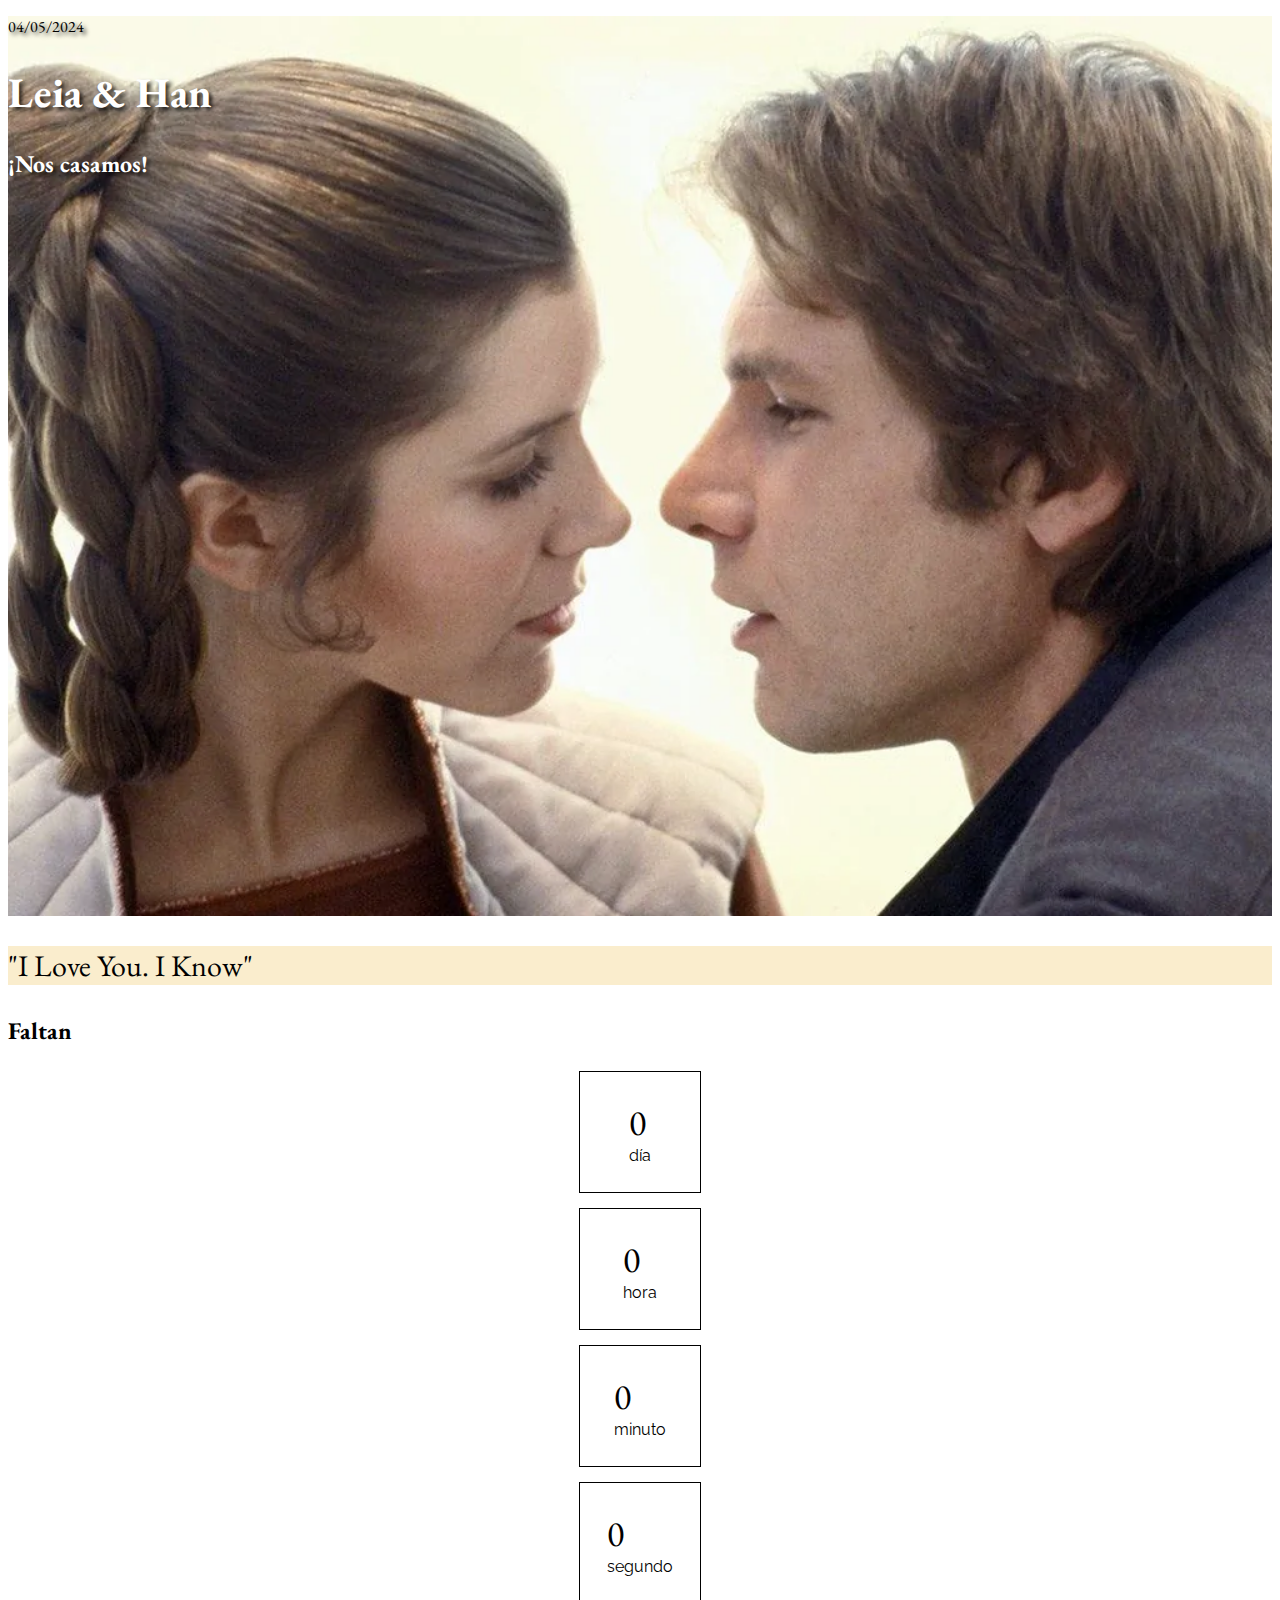
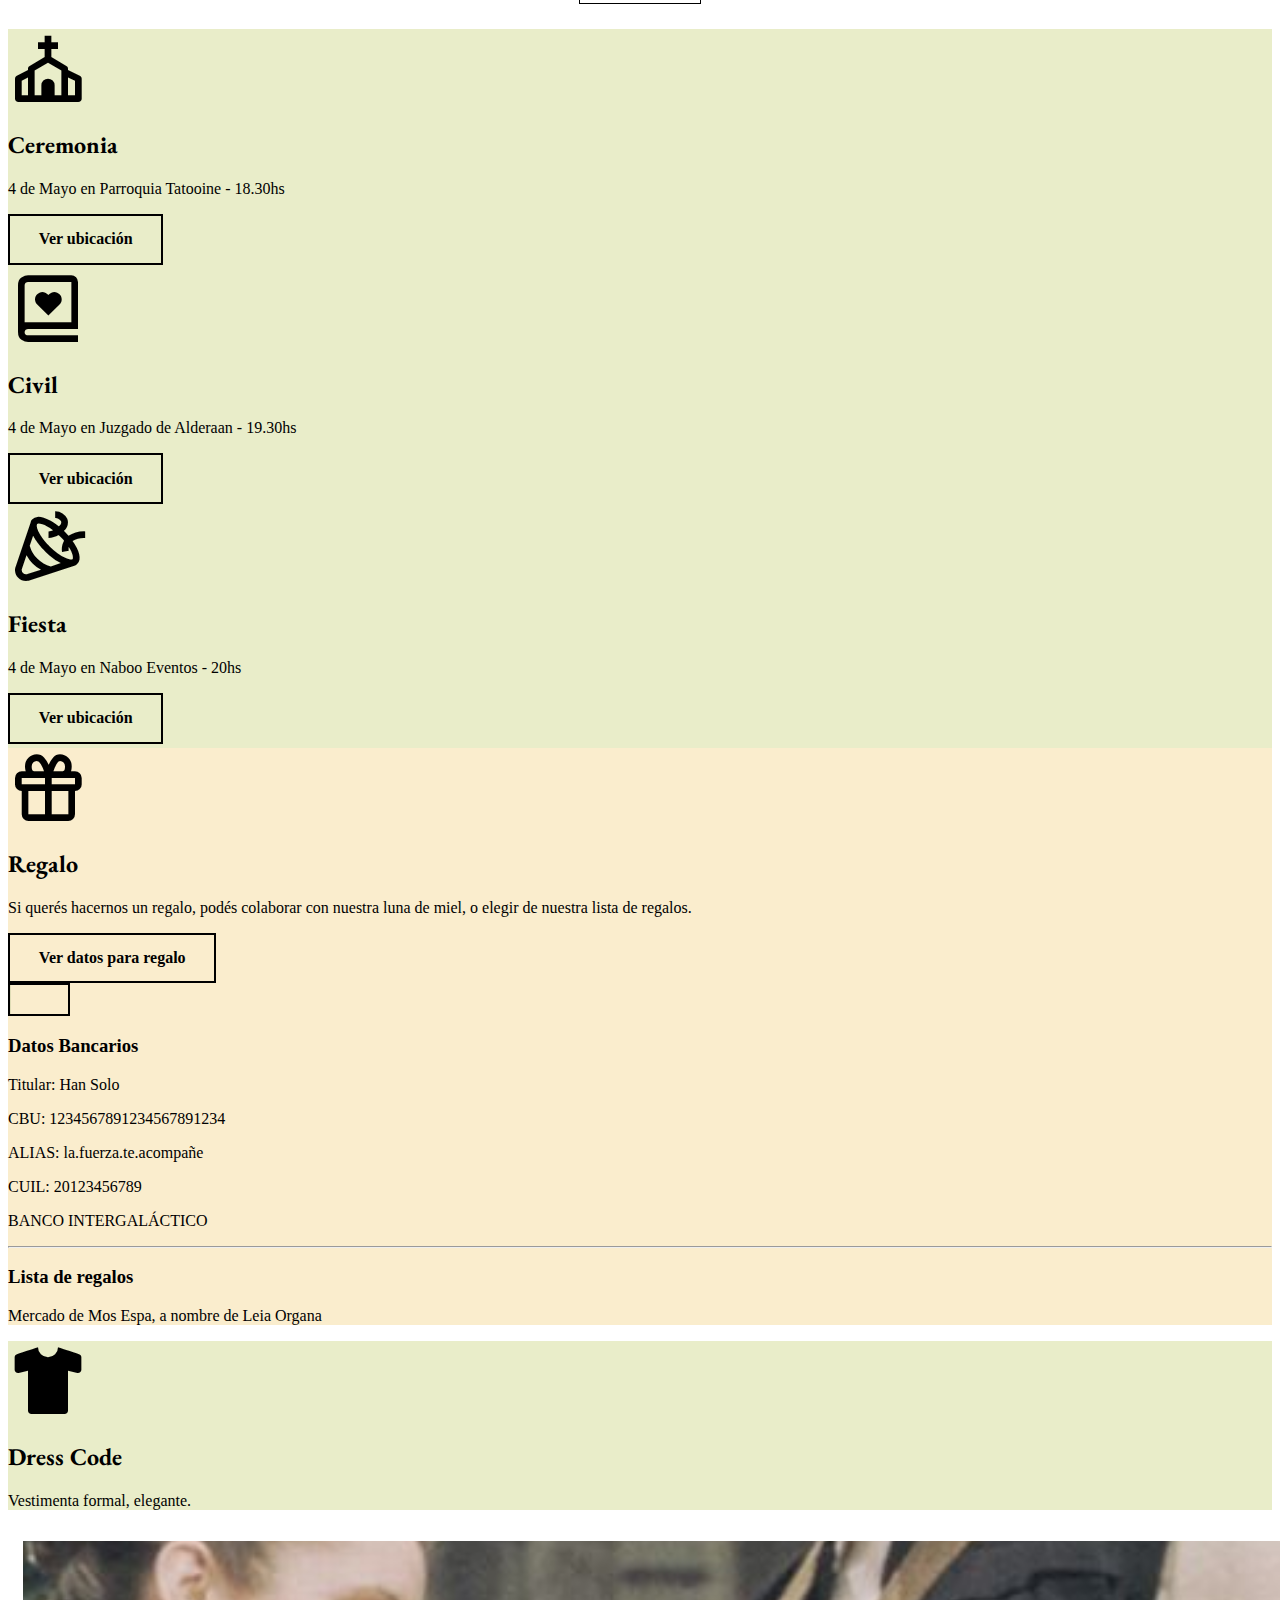
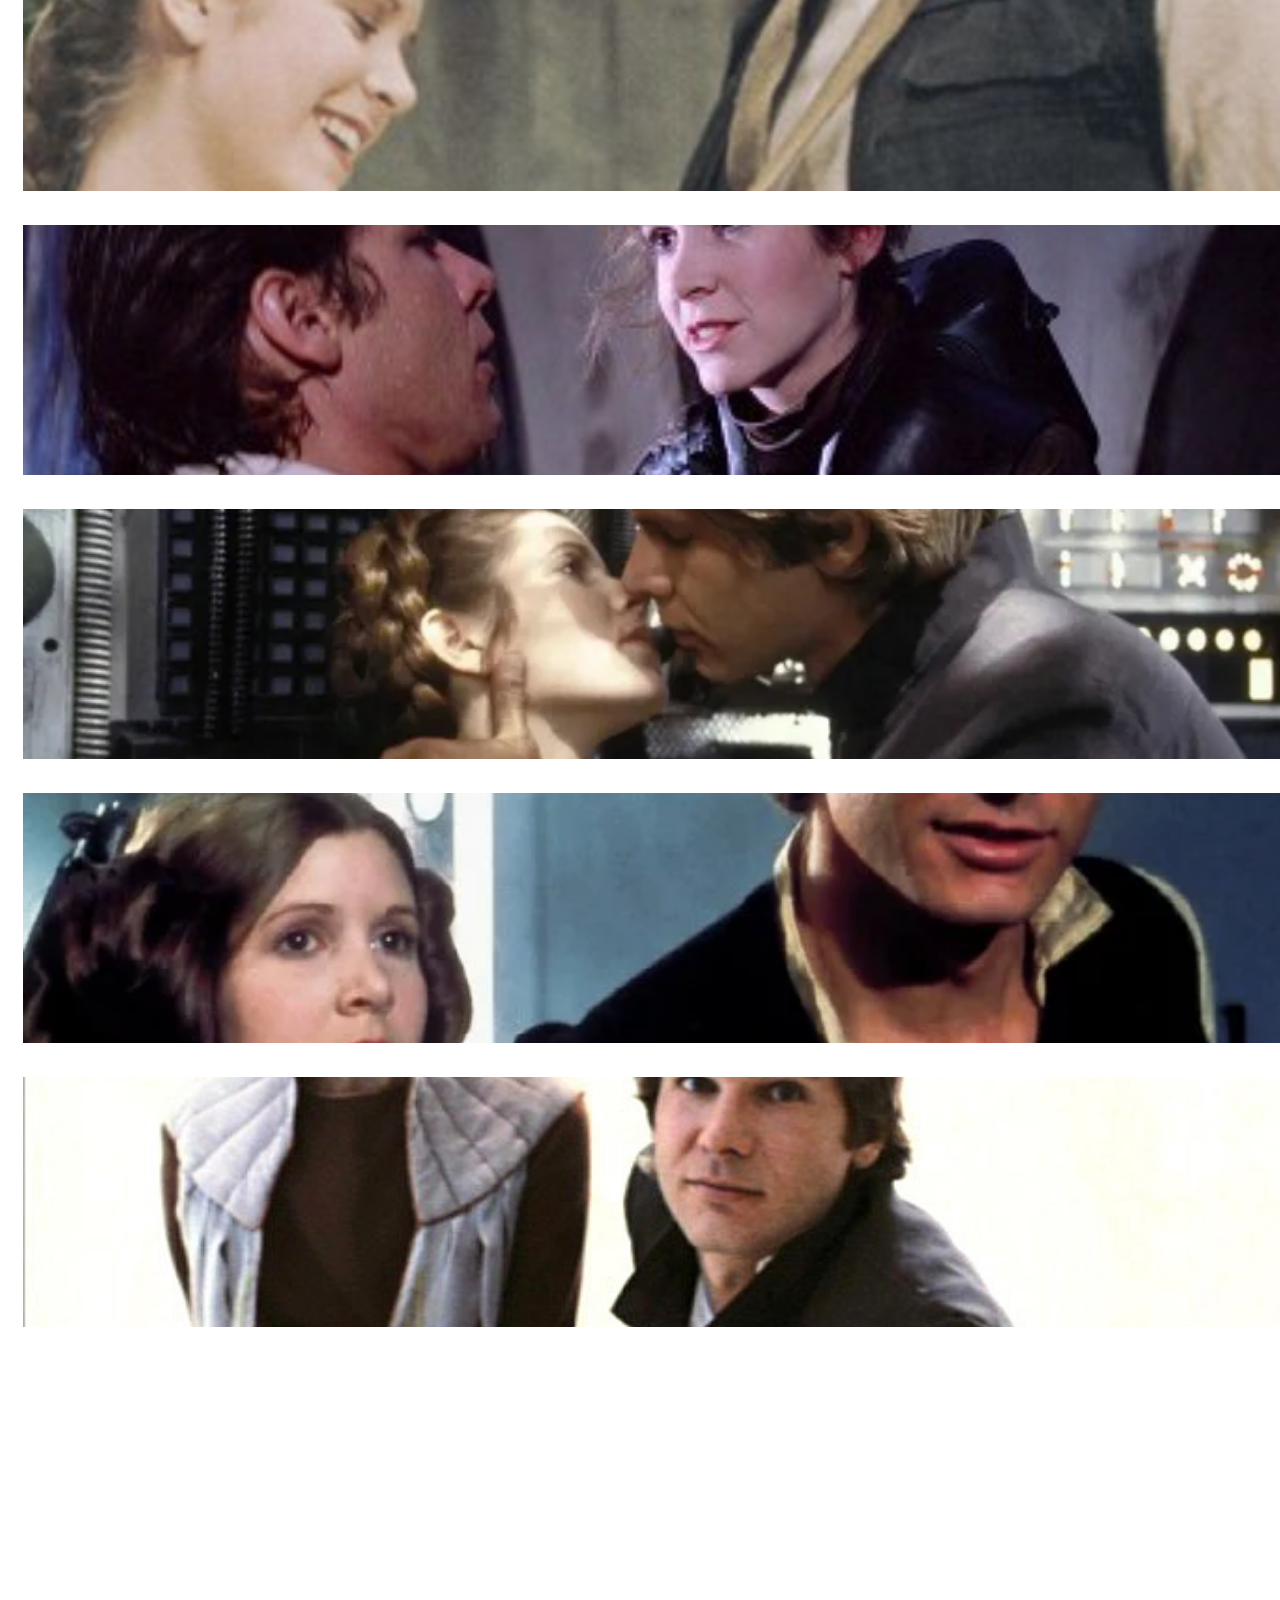
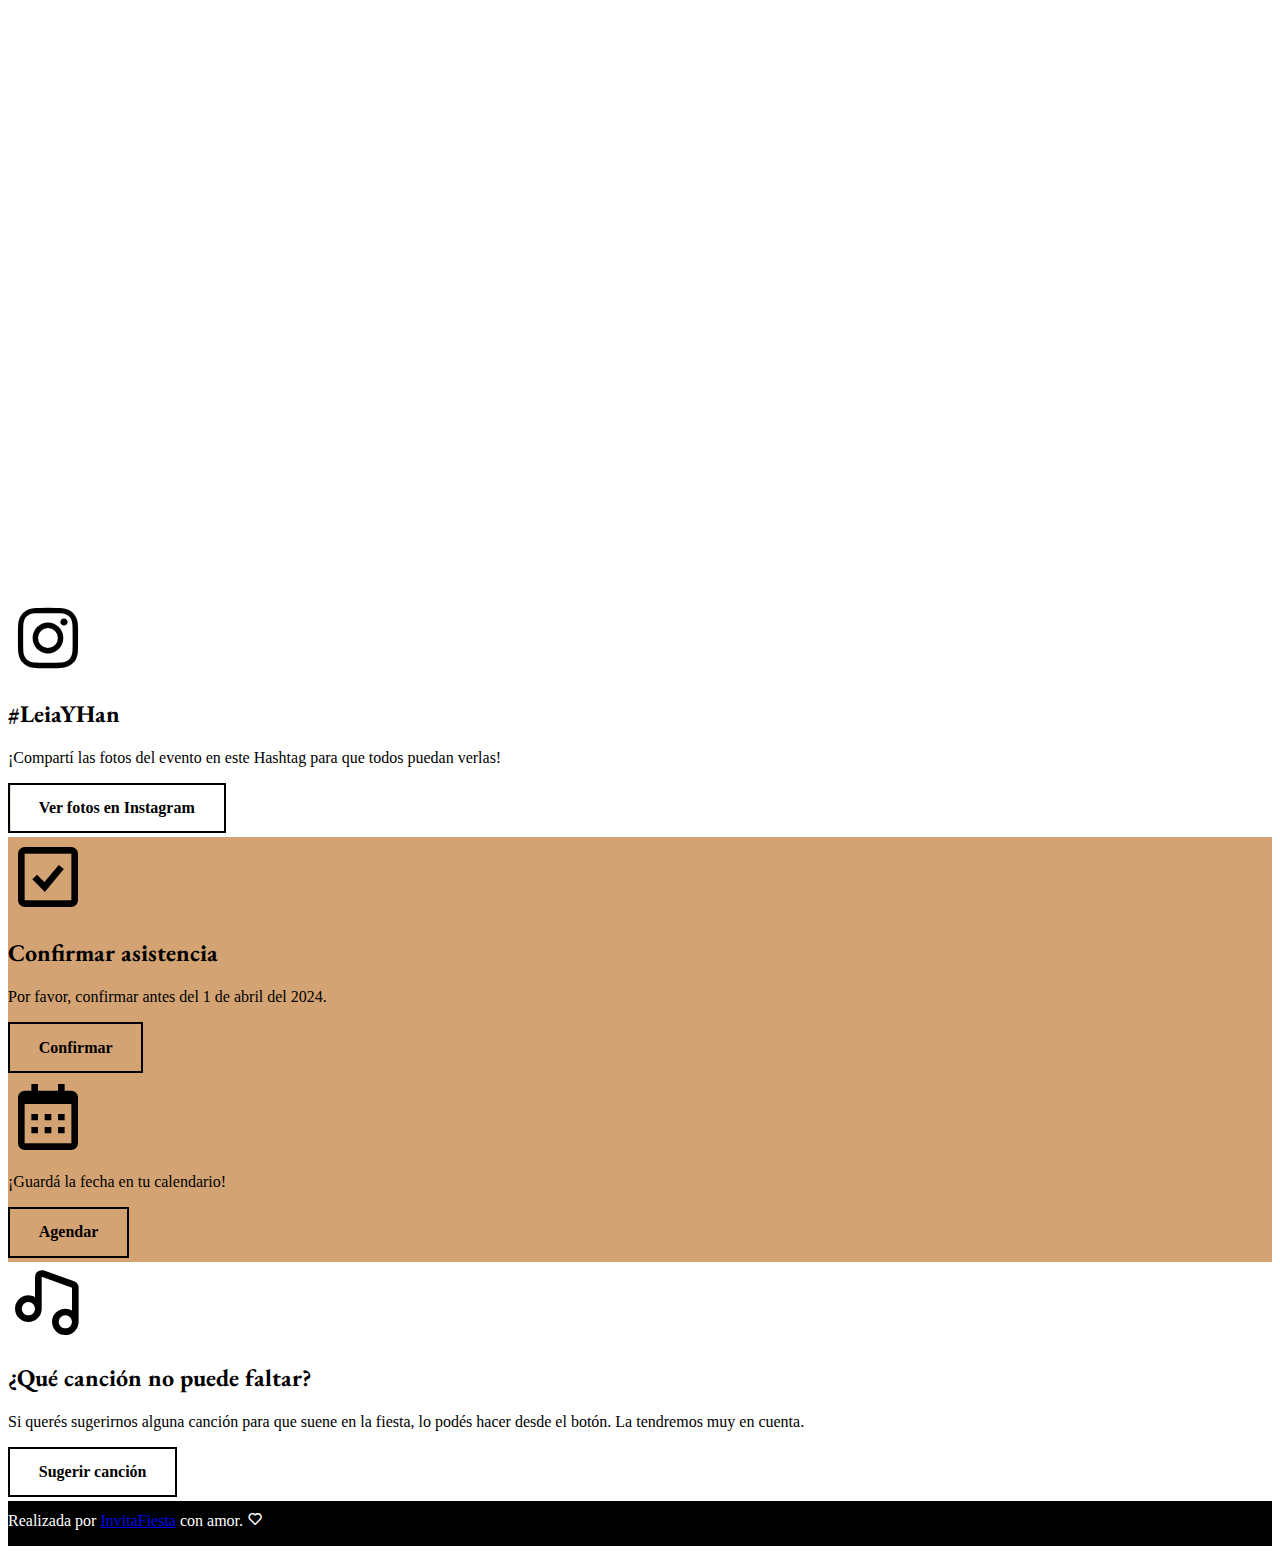
==== pages/1/modelo1.html @ 1ea3ade7 "Add files via upload" ====
<!doctype html>
<html lang="es">
  <head>
    <meta charset="utf-8">
    <meta name="viewport" content="width=device-width, initial-scale=1">
    <title>Modelo 1</title>
    <link href="https://cdn.jsdelivr.net/npm/bootstrap@5.3.0-alpha3/dist/css/bootstrap.min.css" rel="stylesheet" integrity="sha384-KK94CHFLLe+nY2dmCWGMq91rCGa5gtU4mk92HdvYe+M/SXH301p5ILy+dN9+nJOZ" crossorigin="anonymous">
    <link href='https://unpkg.com/boxicons@2.1.4/css/boxicons.min.css' rel='stylesheet'>
    <link rel="stylesheet" href="css/modelo1.css">
  </head>
  <body>

<!-- ENCABEZADO-->

    <header>
      <div class="fondo d-flex justify-content-center align-items-center">
        <div class="text-center">
          <p class="fecha">04/05/2024</p>
          <h1>Leia & Han</h1>
          <h2 class="subtitle">¡Nos casamos!</h2>
        </div>
      </div>
    </header>

<!-- FRASE PERSONALIZADA -->
    <section class="container-frase">
      <div class="text-center p-5">
        <p class="frase">"I Love You. I Know"</p>
      </div>
    </section>


<!-- CUENTA REGRESIVA -->
    <div class="container">
      <div class="titulo text-center mt-5">
        <h2>Faltan</h2>
      </div>
      <div id="cuentaRegresiva" class="text-center d-sm-flex d-block justify-content-center align-items-center mb-5">
      </div>
    </div>

<!-- LUGAR -->

    <div class="lugar p-5">
      <!-- Ceremonia -->
      <div class="text-center ceremonia">
        <i class='bx bx-church icono'></i>
        <h2>Ceremonia</h2>
        <p>4 de Mayo en Parroquia Tatooine - 18.30hs</p>
        <a class="btn" href="https://goo.gl/maps/Cn63gHQnofAjpQMY8?coh=178572&entry=tt" target="_blank">Ver ubicación</a>
      </div>

      <!-- Civil -->
      <div class="text-center civil pt-5">
        <i class='bx bx-book-heart icono'></i>
        <h2>Civil</h2>
        <p>4 de Mayo en Juzgado de Alderaan - 19.30hs</p>
        <a class="btn" href="https://goo.gl/maps/1GD1fP6x1agL5JMV7?coh=178572&entry=tt" target="_blank">Ver ubicación</a>
      </div>

      <!-- Fiesta -->
      <div class="text-center fiesta pt-5">
        <i class='bx bx-party icono'></i>
        <h2>Fiesta</h2>
        <p>4 de Mayo en Naboo Eventos - 20hs</p>
        <a class="btn" href="https://goo.gl/maps/ehSy8MaaaqWuS1V59?coh=178572&entry=tt" target="_blank">Ver ubicación</a>
      </div>
    </div>


<!-- REGALO -->

    <div class="text-center party p-5">
        <i class='bx bx-gift icono'></i>
        <h2>Regalo</h2>
        <p>Si querés hacernos un regalo, podés colaborar con nuestra luna de miel, o elegir de nuestra lista de regalos.</p>
        <button type="button"  data-bs-toggle="modal" data-bs-target="#exampleModal">
          Ver datos para regalo
        </button>
         <!-- Modal -->
         <div class="modal fade" id="exampleModal" tabindex="-1" aria-labelledby="exampleModalLabel" aria-hidden="true">
          <div class="modal-dialog modal-dialog-centered">
            <div class="modal-content">
              <div class="modal-header">
                <button type="button" class="btn-close" data-bs-dismiss="modal" aria-label="Close"></button>
              </div>
              <div class="modal-body text-center">
                <h3>Datos Bancarios</h3>
                <p>Titular: Han Solo</p>
                <p>CBU: 1234567891234567891234</p>
                <P>ALIAS: la.fuerza.te.acompañe</P>
                <P>CUIL: 20123456789</P>
                <p>BANCO INTERGALÁCTICO</p>
                <hr>
                <h3>Lista de regalos</h3>
                <p>Mercado de Mos Espa, a nombre de Leia Organa</p>
              </div>

            </div>
          </div>
        </div>
      </div>
    </div>

<!-- DRESS CODE -->

    <div class="text-center p-5 dresscode">
      <i class='bx bxs-t-shirt icono'></i>
      <h2>Dress Code</h2>
      <p>Vestimenta formal, elegante.</p>
    </div>

<!-- GALERIA DE FOTOS -->

    <div class="container galery pt-5 pb-5">
      <div class="row" id="galery">
        <div class="col-lg-3 col-md-4 col-sm-12">
          <img src="./img/galery/01.jpg " alt="Imagen de galery" loading="lazy">
        </div>
        <div class="col-lg-3 col-md-4 col-sm-12">
          <img src="./img/galery/02.jpeg" alt="Imagen de galery" loading="lazy">
        </div>
        <div class="col-lg-3 col-md-4 col-sm-12">
          <img src="./img/galery/03.webp" alt="Imagen de galery" loading="lazy">
        </div>
        <div class="col-lg-3 col-md-4 col-sm-12">
          <img src="./img/galery/04.webp" alt="Imagen de galery" loading="lazy">
        </div>
        <div class="col-lg-3 col-md-4 col-sm-12">
          <img src="./img/galery/05.webp" alt="Imagen de galery" loading="lazy">
        </div>
        <div class="col-lg-3 col-md-4 col-sm-12">
          <img src="./img/galery/06.jpg" alt="Imagen de galery" loading="lazy">
        </div>
        <div class="col-lg-3 col-md-4 col-sm-12">
          <img src="./img/galery/07.jpeg" alt="Imagen de galery" loading="lazy">
        </div>
        <div class="col-lg-3 col-md-4 col-sm-12">
          <img src="./img/galery/08.webp" alt="Imagen de galery" loading="lazy">
        </div>
      </div>

      <div class="text-center instagram p-5">
        <i class='bx bxl-instagram icono'></i>
        <h2>#LeiaYHan</h2>
        <p>¡Compartí las fotos del evento en este Hashtag para que todos puedan verlas!</p>
        <a class="btn" href="https://www.instagram.com/explore/tags/leiayhan/">Ver fotos en Instagram</a>
      </div>
    </div>

<!-- CONFIRMACIÓN DE ASISTENCIA -->
    <div class="asistencia p-5">
      <div class="text-center">
        <i class='bx bx-check-square icono'></i>
        <h2>Confirmar asistencia</h2>
        <p>Por favor, confirmar antes del 1 de abril del 2024.</p>
        <a class="btn2" href="https://wa.me/5493816192788">Confirmar</a>
      </div>
  
      <div class="text-center pt-5">
        <i class='bx bx-calendar icono'></i>
        <p>¡Guardá la fecha en tu calendario!</p>
        <a class="btn2" href="https://calendar.google.com/calendar/event?action=TEMPLATE&tmeid=Y2xqNjZjajY2NWhqaWI5bWNvcTM2YjlrNnBoajRiOW82ZGlqY2I5aDc1aDM2cDMzNnRpajJwOWc2ZyBpbnZpdGFmaWVzdGEub25saW5lQG0&tmsrc=invitafiesta.online%40gmail.com" target="_blank">Agendar</a>
      </div>
    </div>


<!-- SUGERIR CANCIÓN -->

    <div class="text-center p-5">
      <i class='bx bx-music icono'></i>
      <h2>¿Qué canción no puede faltar?</h2>
      <p>Si querés sugerirnos alguna canción para que suene en la fiesta, lo podés hacer desde el botón. La tendremos muy en cuenta.</p>
      <a class="btn" href="https://forms.gle/wsukHW5bgi6Ummkf9" target="_blank">Sugerir canción</a>
    </div>

<!-- FOOTER -->

    <footer class="text-center">
      <div class="footer mb-2">Realizada por <a href="https://invitafiesta.com.ar/" target="_blank"><span>InvitaFiesta</span></a> con amor. <i class='bx bx-heart'></i> </div>
    </footer>


    <script src="https://cdn.jsdelivr.net/npm/bootstrap@5.3.0-alpha3/dist/js/bootstrap.bundle.min.js" integrity="sha384-ENjdO4Dr2bkBIFxQpeoTz1HIcje39Wm4jDKdf19U8gI4ddQ3GYNS7NTKfAdVQSZe" crossorigin="anonymous"></script>
    <script src="js/simplyCountdown.min.js"></script>
    <script src="js/countdown.js"></script>
  </body>
</html>
---- pages/1/css/modelo1.css ----
@import url('https://fonts.googleapis.com/css2?family=EB+Garamond:ital,wght@0,400;0,500;0,600;0,700;0,800;1,400;1,500;1,600;1,700;1,800&family=Raleway:ital,wght@0,100;0,200;0,300;0,400;0,500;0,600;0,700;0,800;0,900;1,100;1,200;1,300;1,400;1,500;1,600;1,700;1,800;1,900&display=swap');

:root {
    --color-1: #faedcd;
    --color-2: #d4a373;
    --color-3: #e9edc9;
    --color-4: #bac595;
    --color-5: #804a15;
}

/* ENCABEZADO */

.header {
    height: 100%;
}

.fondo {
    background-image: url(../img/header.webp);
    background-position: center;
    background-size: cover;
    background-repeat: no-repeat;
    height: 100vh;
    
}

/* TEXTOS */

h1 {
    color: white;
    font-family: 'EB Garamond', serif;
    font-size: 42px;
    width: auto;
    text-shadow: 3px 3px 4px rgba(0,0,0,0.8);
}


h2 {
    font-family: 'EB Garamond', serif;
    width: auto;
}

.subtitle {
    color: white;
    text-shadow: 3px 3px 4px rgba(0,0,0,0.8);
}


.fecha {
    font-family: 'EB Garamond', serif;
    width: auto;
    text-shadow: 3px 3px 4px rgba(0,0,0,0.8);
}


.frase {
    font-family: 'EB Garamond', serif;
    font-size: 30px;
}

/* FONDOS DE SECCIONES */

.container-frase {
    background-color: var(--color-1);
}

.lugar {
    background-color: var(--color-3);
}

.party {
    background-color: var(--color-1);    
}

.dresscode {
    background-color: var(--color-3);
}

.asistencia {
    background-color: var(--color-2)
}

/* BOTON 1 */

.btn {
    display: inline-block;
    padding: 0.9rem 1.8rem;
    font-size: 16px;
    font-weight: 700;
    color: black;
    border: 2px solid black;
    cursor: pointer;
    position: relative;
    background-color: transparent;
    text-decoration: none;
    overflow: hidden;
    z-index: 1;
    font-family: inherit;
    border-radius: 0;
   }
   
.btn::before {
    content: "";
    position: absolute;
    left: 0;
    top: 0;
    width: 100%;
    height: 100%;
    background-color: var(--color-4);
    transform: translateX(-100%);
    transition: all .3s;
    z-index: -1;
   }
   
.btn:hover::before {
    transform: translateX(0);
   }

button {
    display: inline-block;
    padding: 0.9rem 1.8rem;
    font-size: 16px;
    font-weight: 700;
    color: black;
    border: 2px solid black;
    cursor: pointer;
    position: relative;
    background-color: transparent;
    text-decoration: none;
    overflow: hidden;
    z-index: 1;
    font-family: inherit;
}

button::before {
    content: "";
    position: absolute;
    left: 0;
    top: 0;
    width: 100%;
    height: 100%;
    background-color: var(--color-4);
    transform: translateX(-100%);
    transition: all .3s;
    z-index: -1;
   }

button:hover::before {
    transform: translateX(0);
}

/* BOTON 2 */

.btn2 {
    display: inline-block;
    padding: 0.9rem 1.8rem;
    font-size: 16px;
    font-weight: 700;
    color: black;
    border: 2px solid black;
    cursor: pointer;
    position: relative;
    background-color: transparent;
    text-decoration: none;
    overflow: hidden;
    z-index: 1;
    font-family: inherit;
    border-radius: 0;
   }
   
.btn2::before {
    content: "";
    position: absolute;
    left: 0;
    top: 0;
    width: 100%;
    height: 100%;
    background-color: var(--color-5);
    transform: translateX(-100%);
    transition: all .3s;
    z-index: -1;
   }
   
.btn2:hover::before {
    transform: translateX(0);
   }

/* CONTADOR  */

#cuentaRegresiva {
    margin: 25px;
}

.simply-section {
    display: flex;
    flex-direction: column;
    justify-content: center;
    align-items: center;
    width: 100px;
    height: 100px;
    border: 1px solid black;
    margin: 15px auto ;
    padding: 10px;
}

.simply-amount {
    display: block;
    font-family: 'EB Garamond', serif;
    font-size: 36px;
    width: auto;
}

.simply-word {
    display: block;
    font-family: 'Raleway', sans-serif;
    width: auto;
}

/* GALERIA */

#galery col-lg-3 {
    margin: 0;
}

#galery img {
    width: 100%;
    height: 250px;
    padding: 15px;
    object-fit: cover;
}

#galery img:hover {
    width: 100%;
    height: 250px;
    padding: 0px;
    box-shadow: 0 0 20px var(--color-5);
}

/* ICONOS */

.icono {
    font-size: 80px;
}


/* FOOTER */

footer {
    position: relative;
    bottom: 0;
    color: white;
    background-color: black;
    height: 35px;
    padding-top: 10px;

}

.footer {
    margin-bottom: 10px;
}
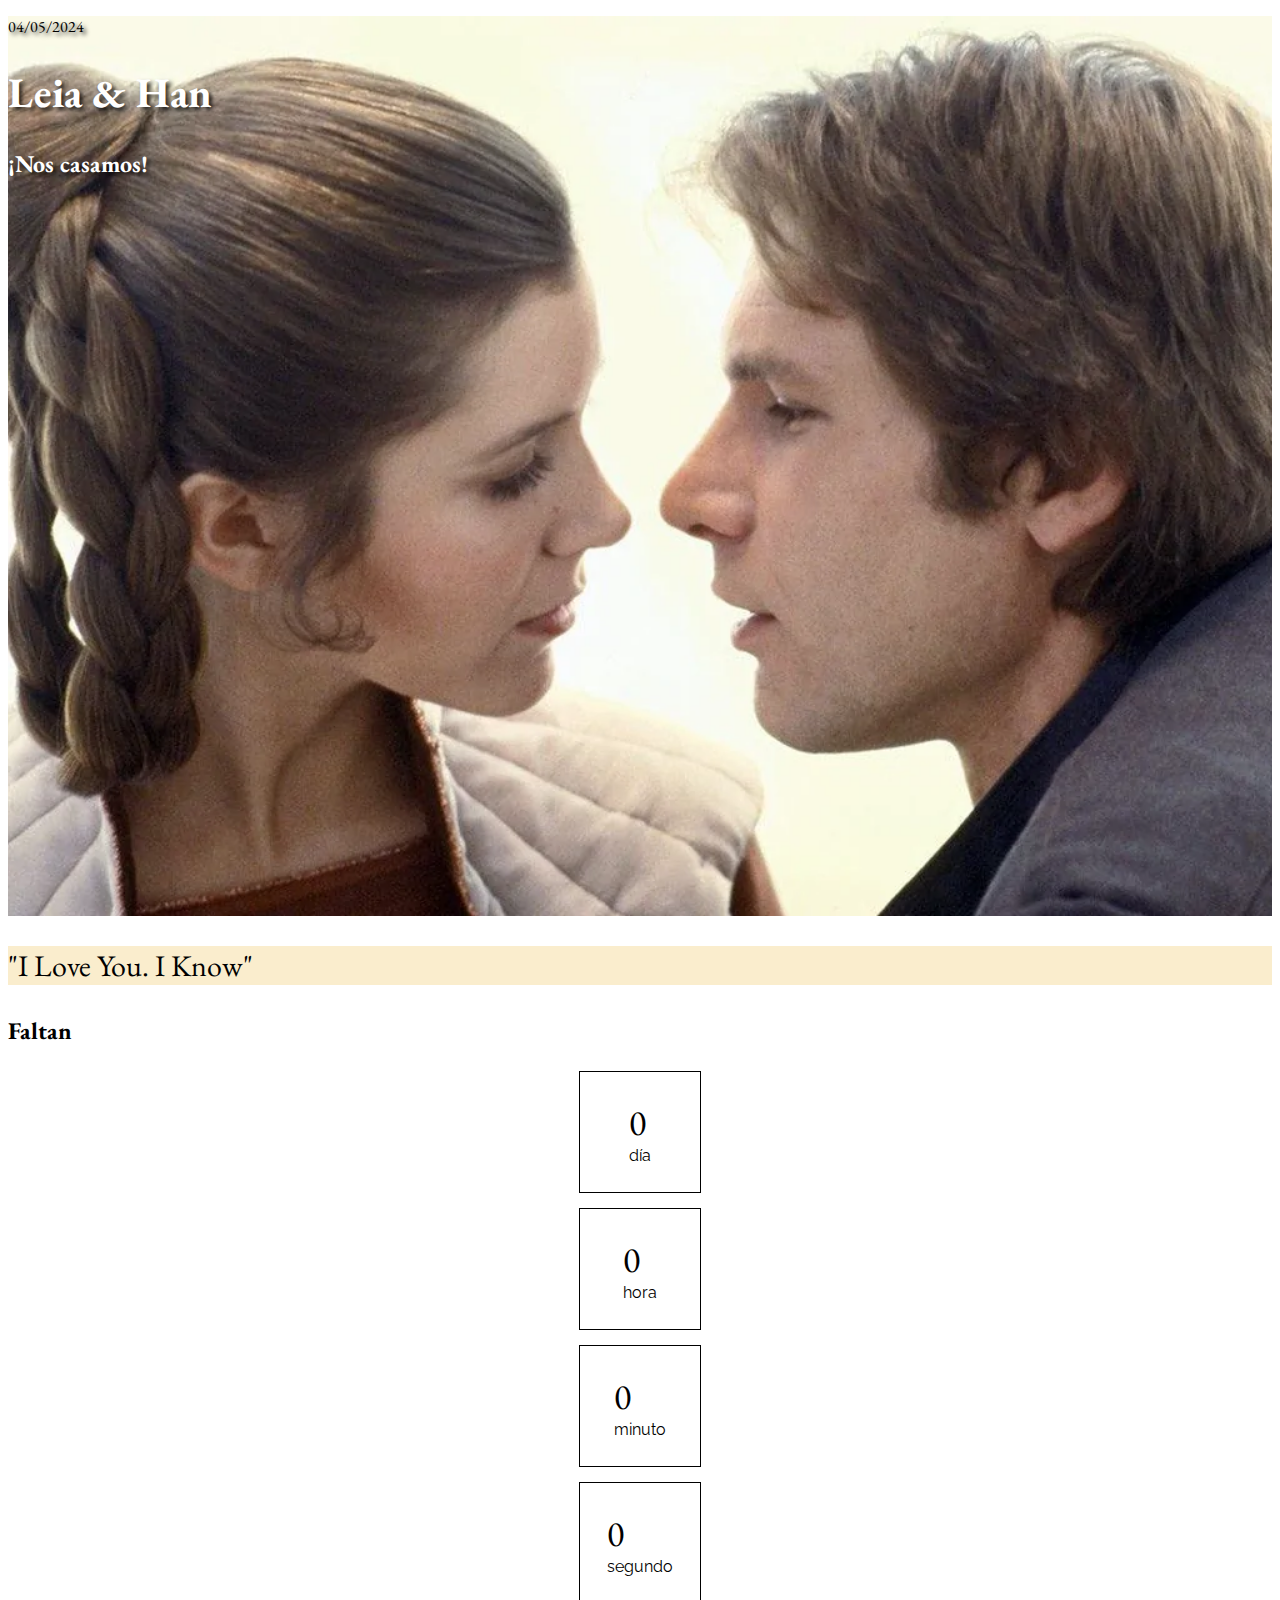
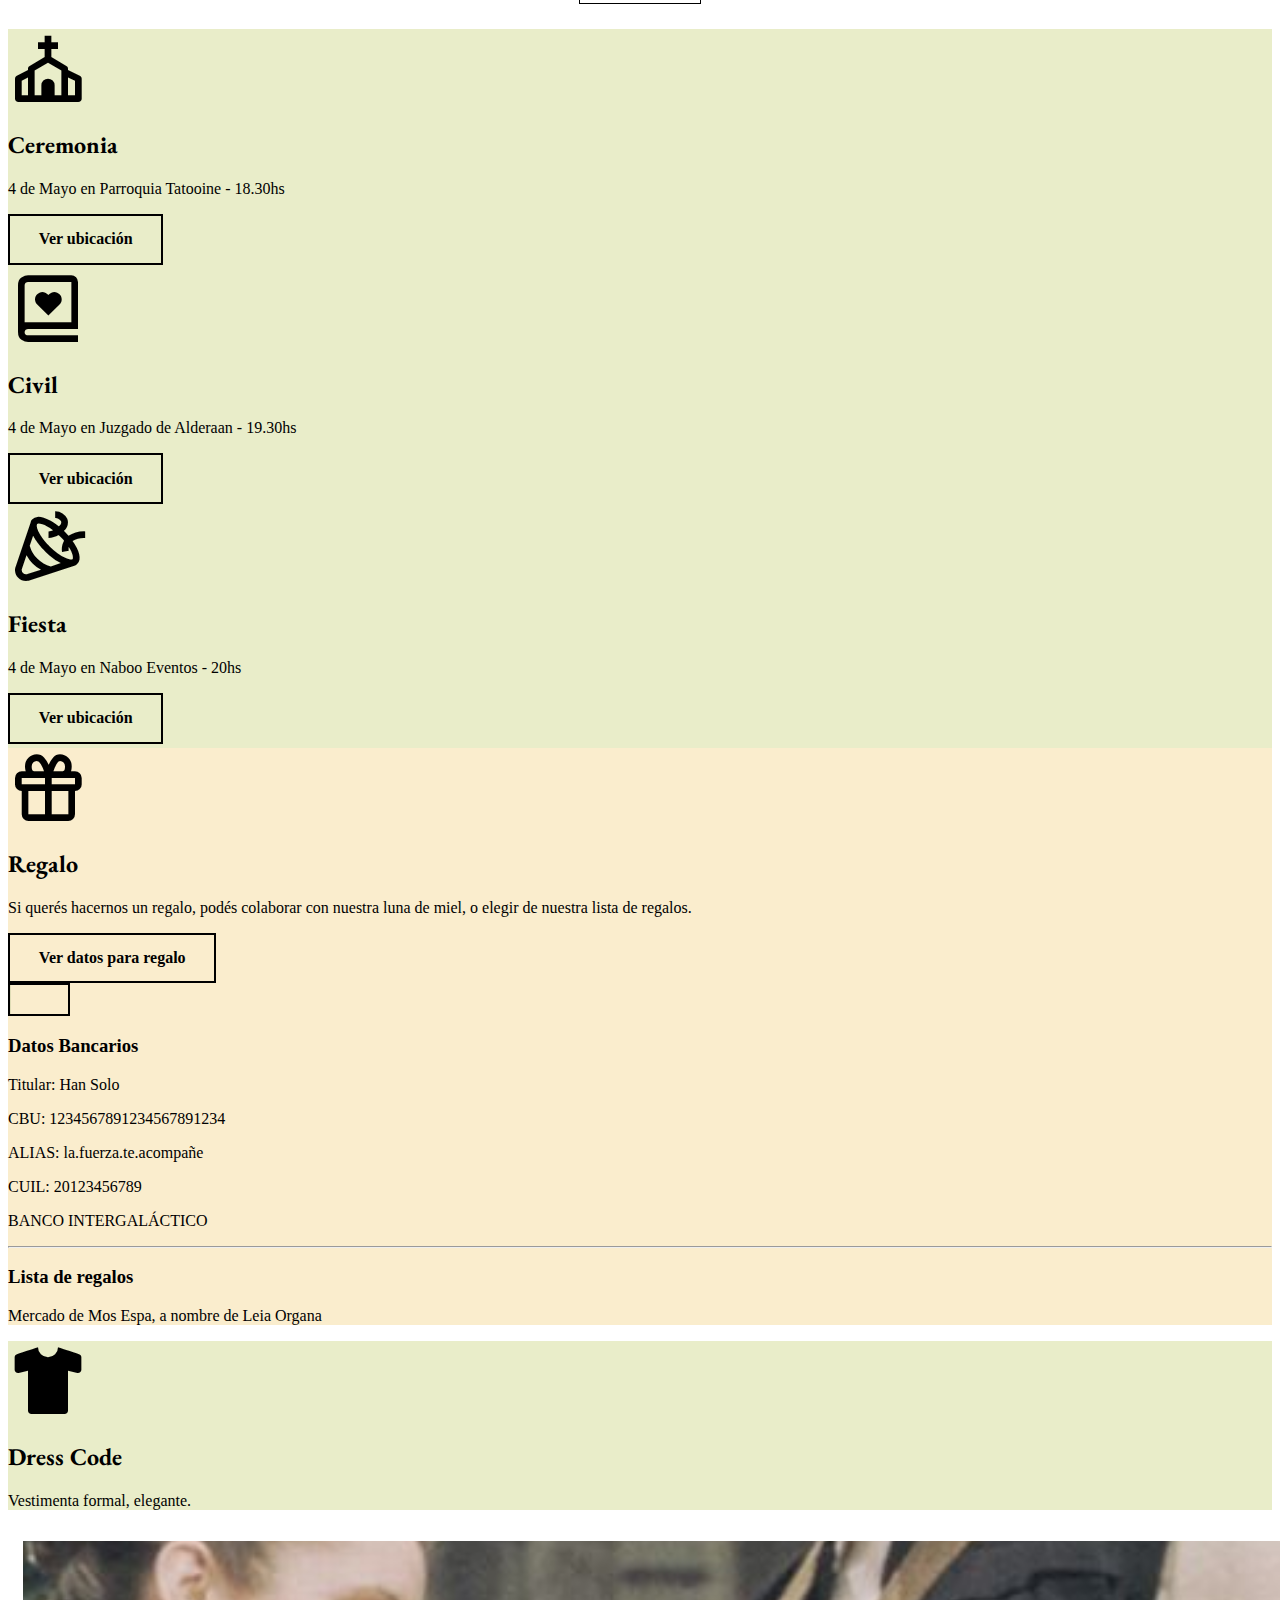
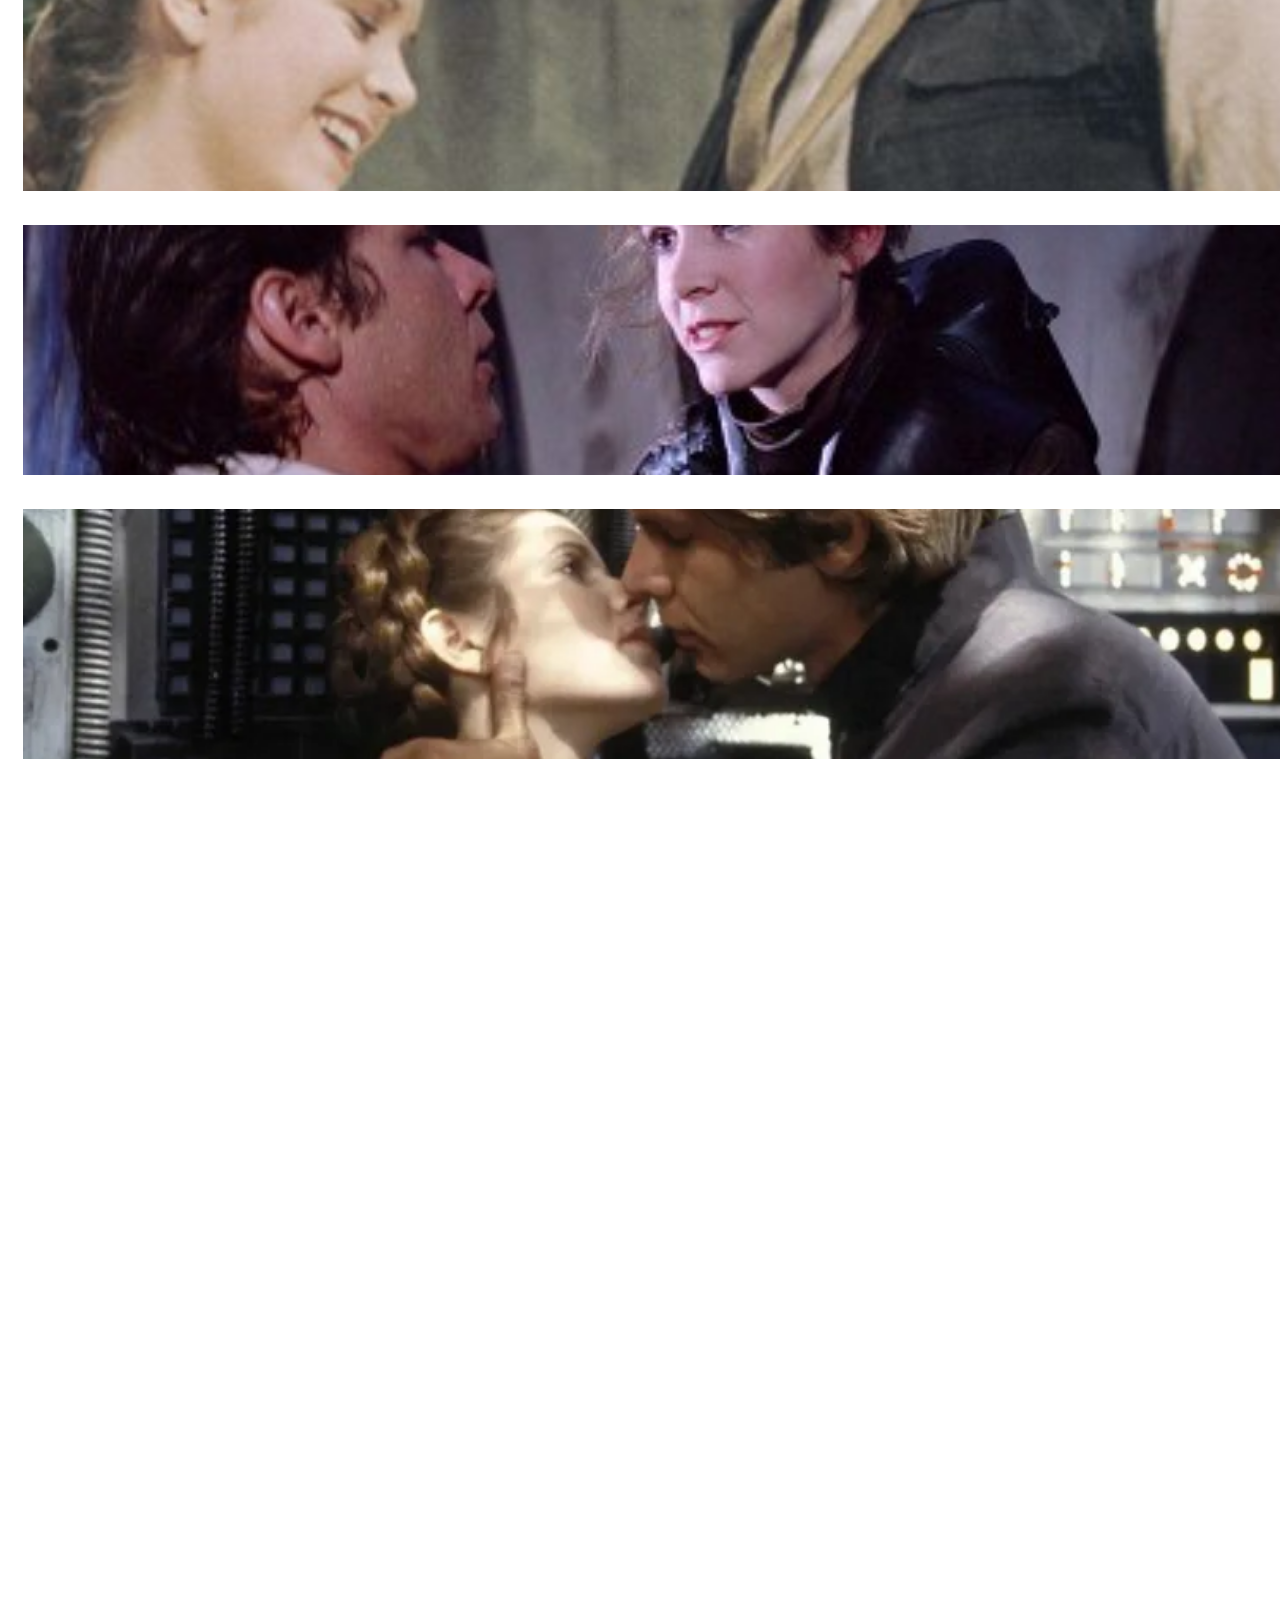
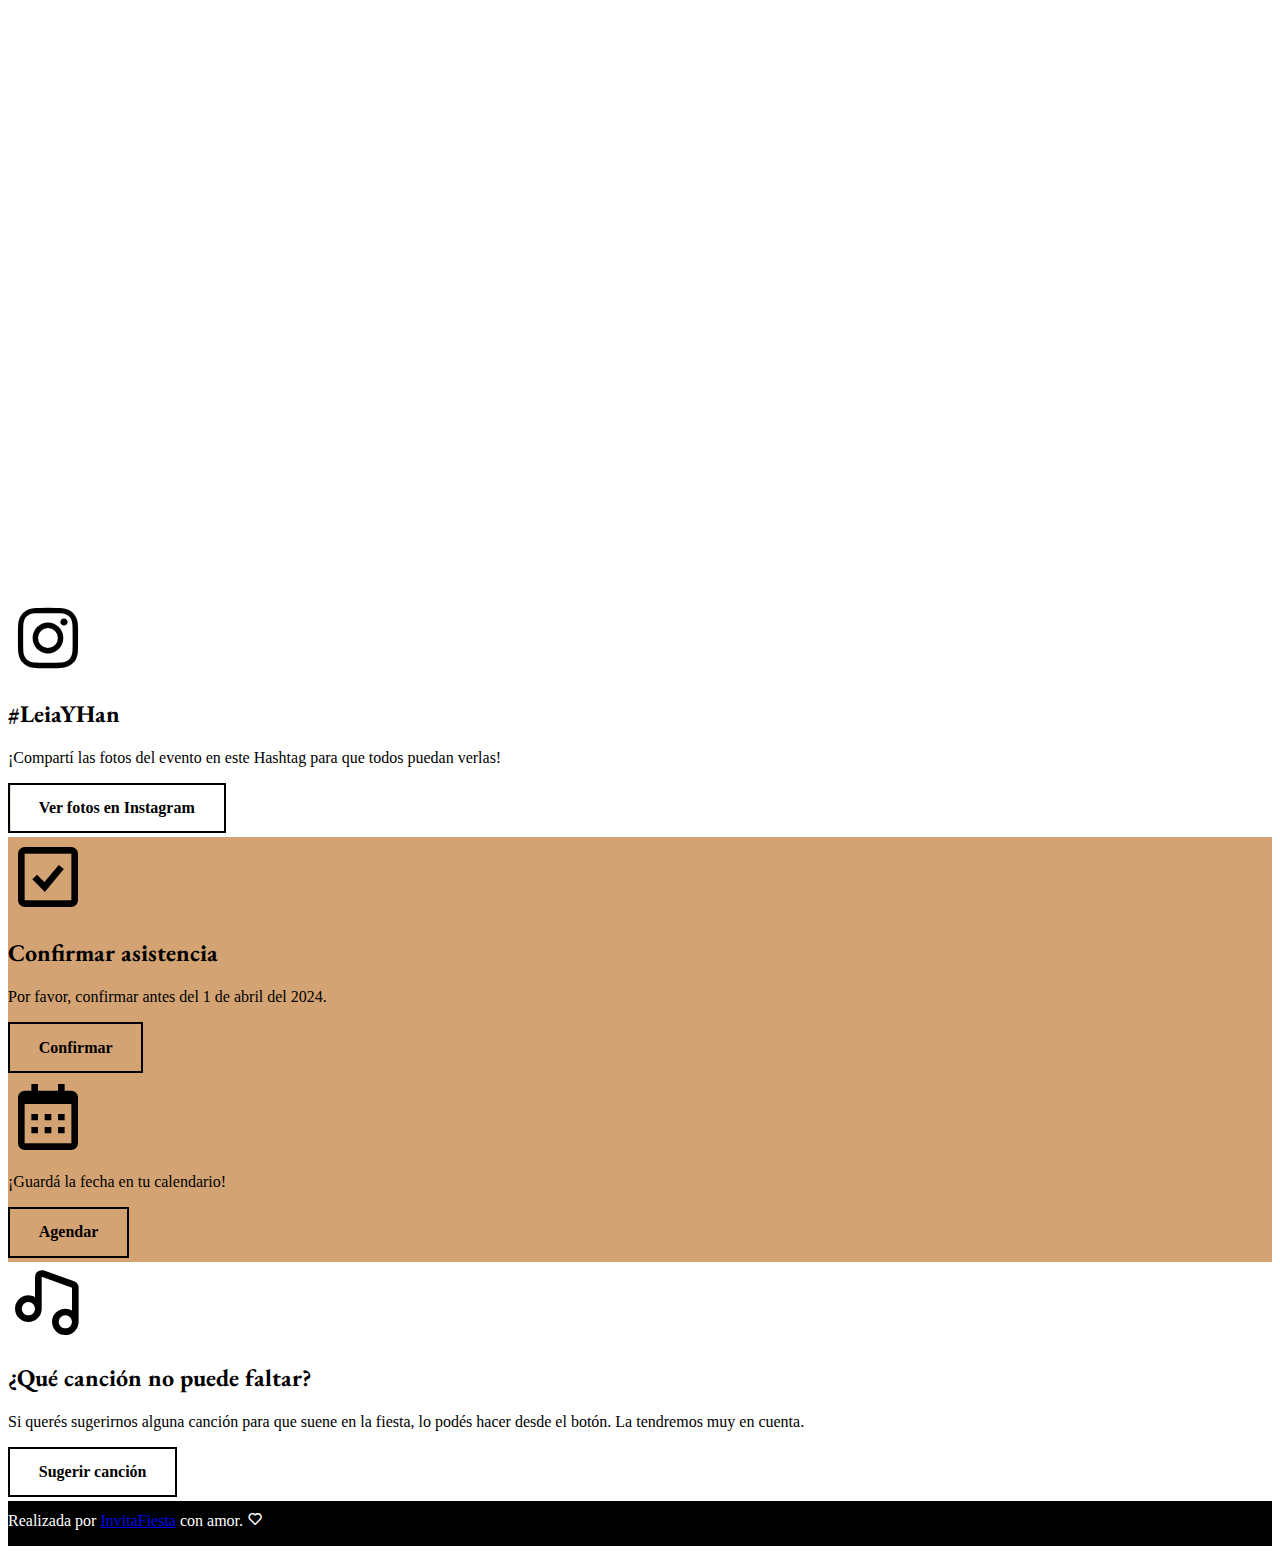
==== commit 27e1c9d5: "Update modelo1.html" ====
--- a/pages/1/modelo1.html
+++ b/pages/1/modelo1.html
@@ -3,6 +3,17 @@
   <head>
     <meta charset="utf-8">
     <meta name="viewport" content="width=device-width, initial-scale=1">
+    <meta name="description" content="Invitación digital a la boda de Leia y Han"/>
+    <meta name="robots" content="noindex"/>
+    <meta name="theme-color" content="#ff9944">
+
+    <meta property="og:type" content="article" />
+    <meta property="og:title" content="Leia & Han" />
+    <meta property="og:description" content="¡Nos casamos! Estás invitado a nuestra boda" />
+    <meta property="og:image" content="./img/header.webp" />
+    <meta property="og:url" content="invitafiesta.com.ar" />
+    <meta property="og:site_name" content="InvitaFiesta" />
+
     <title>Modelo 1</title>
     <link href="https://cdn.jsdelivr.net/npm/bootstrap@5.3.0-alpha3/dist/css/bootstrap.min.css" rel="stylesheet" integrity="sha384-KK94CHFLLe+nY2dmCWGMq91rCGa5gtU4mk92HdvYe+M/SXH301p5ILy+dN9+nJOZ" crossorigin="anonymous">
     <link href='https://unpkg.com/boxicons@2.1.4/css/boxicons.min.css' rel='stylesheet'>
@@ -185,4 +196,4 @@
     <script src="js/simplyCountdown.min.js"></script>
     <script src="js/countdown.js"></script>
   </body>
-</html>+</html>
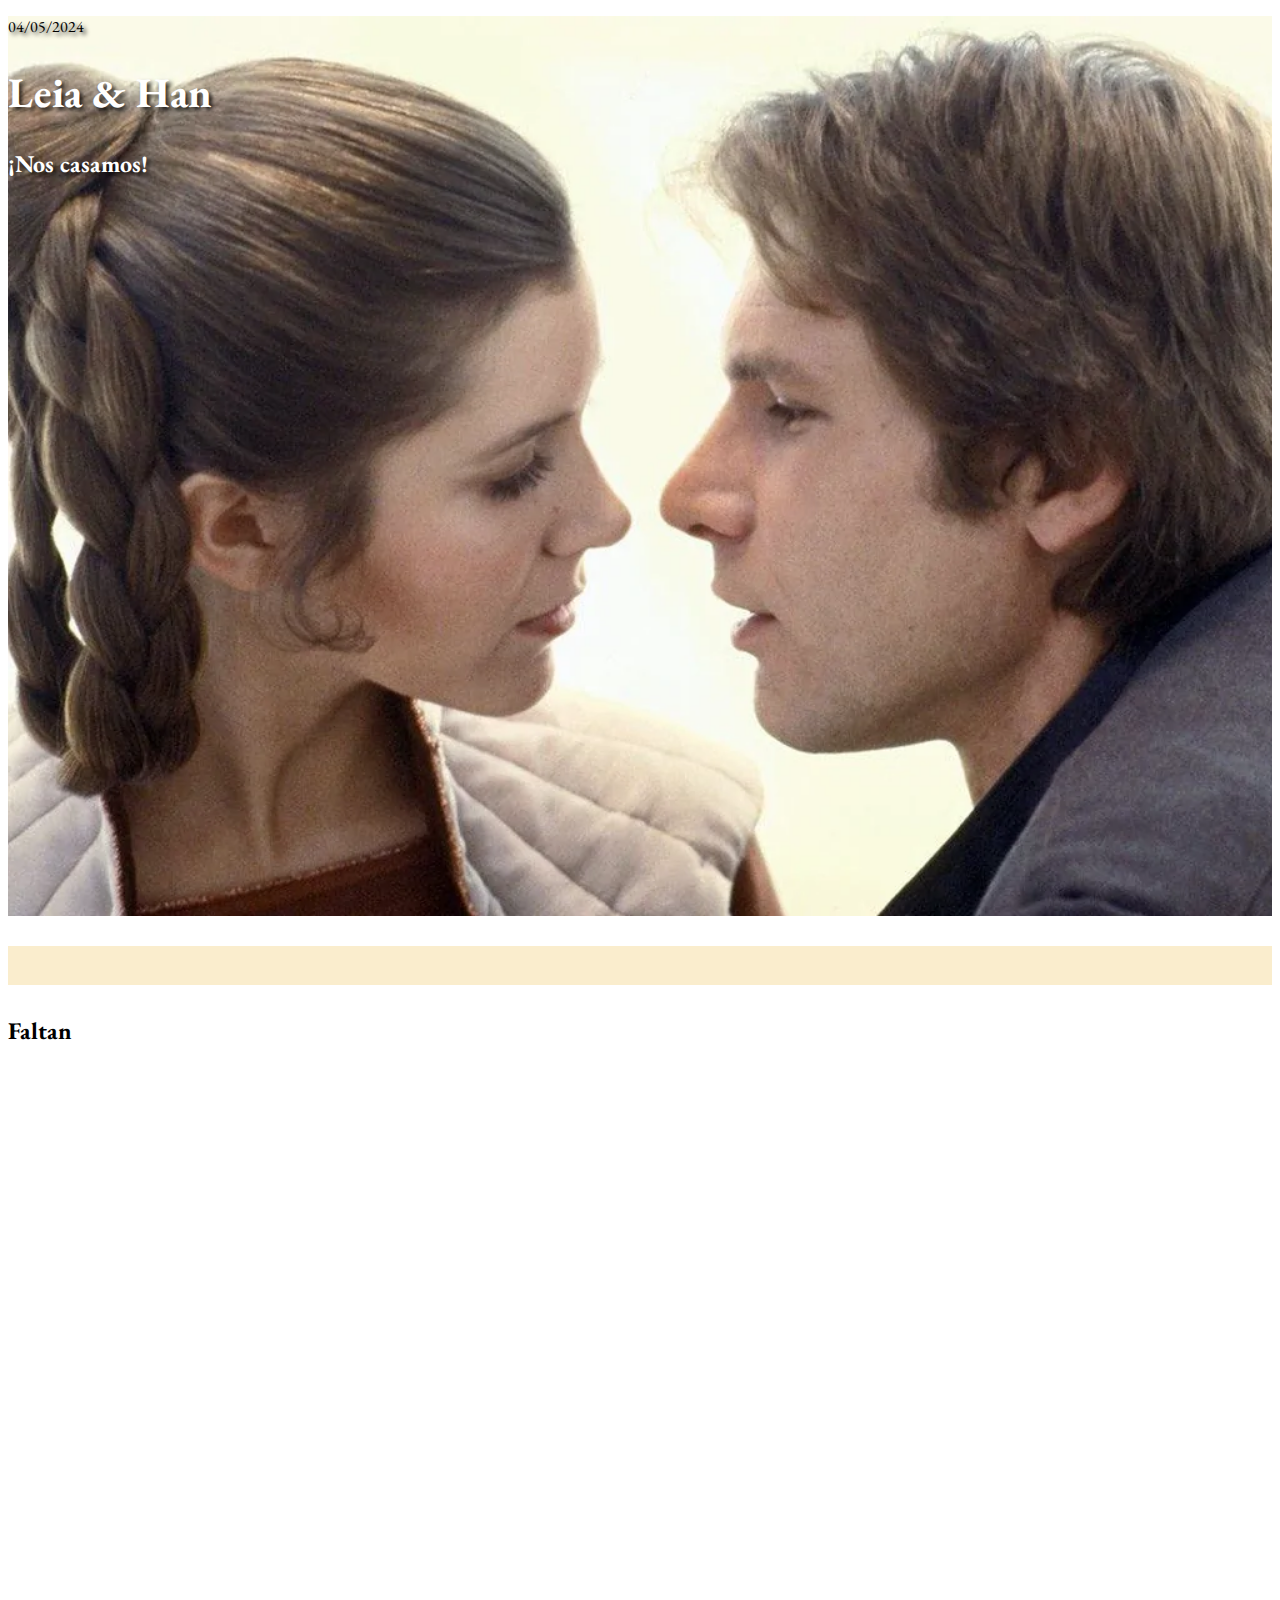
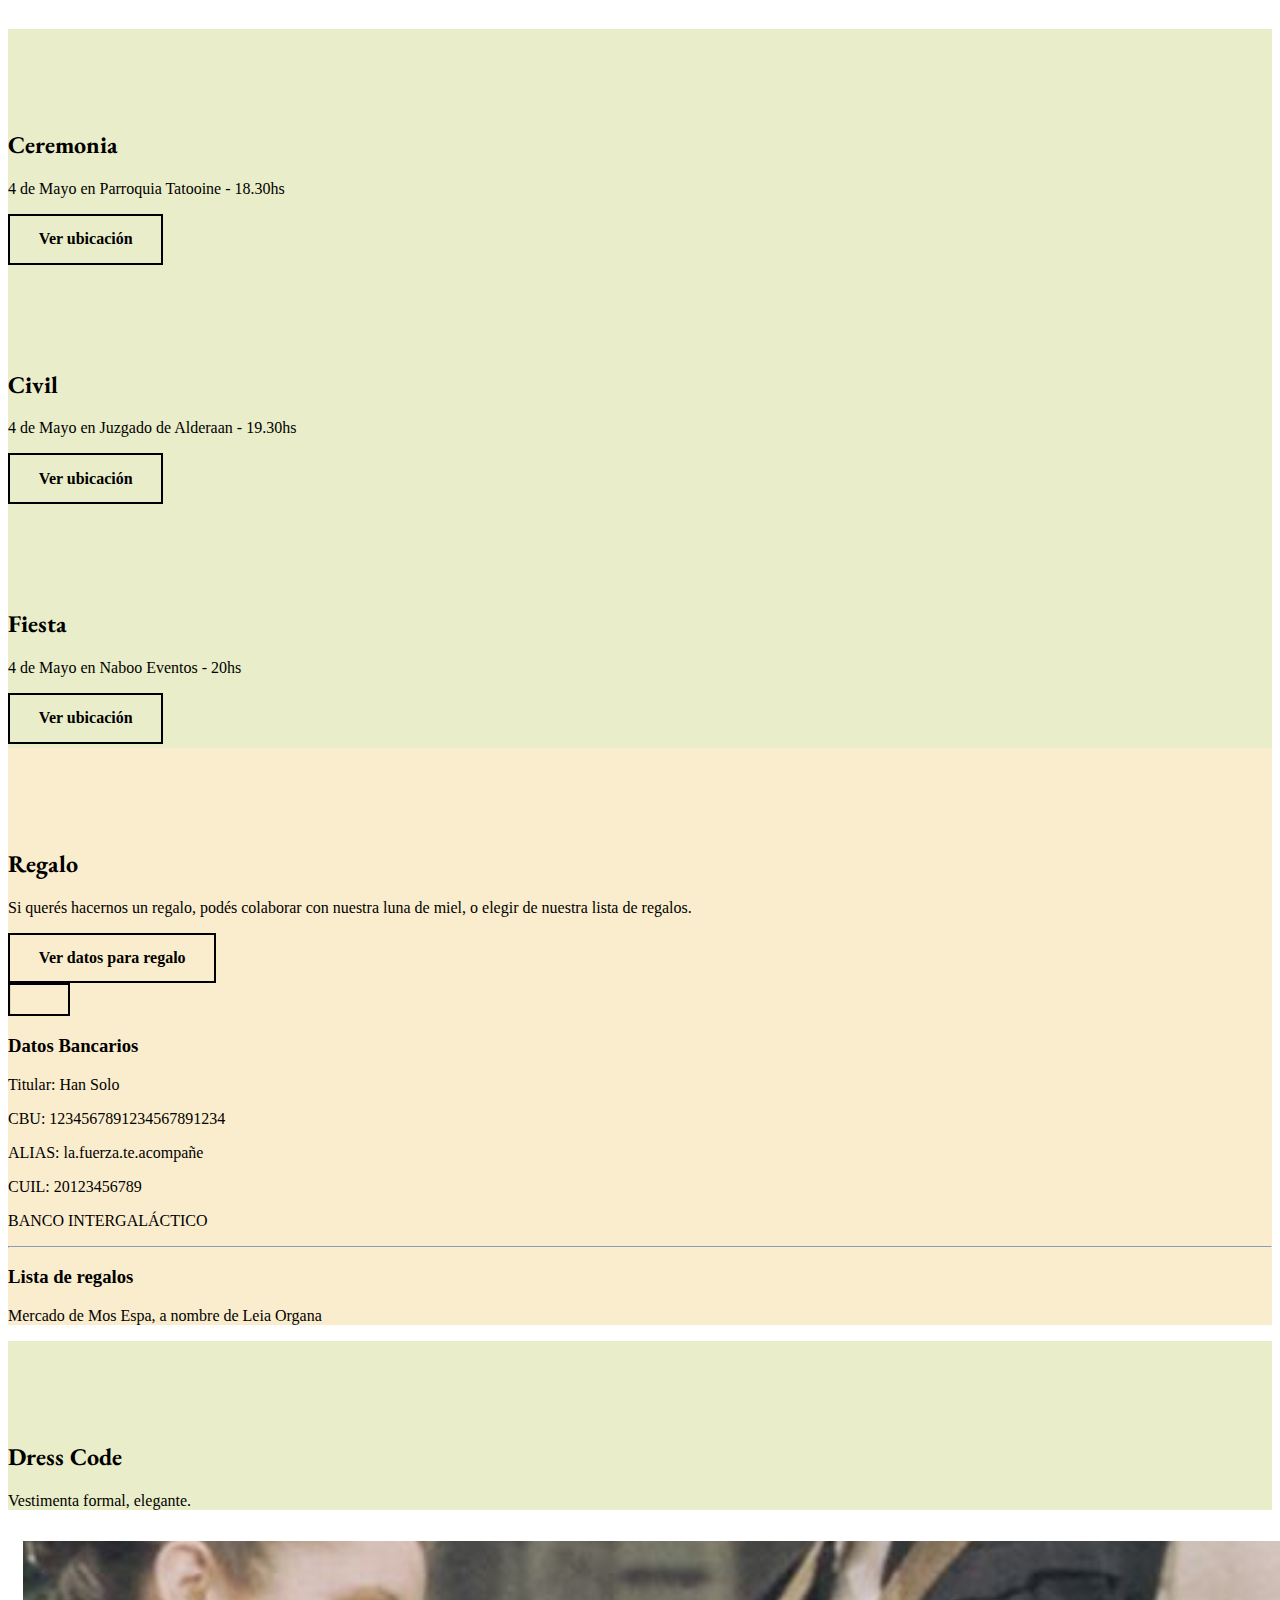
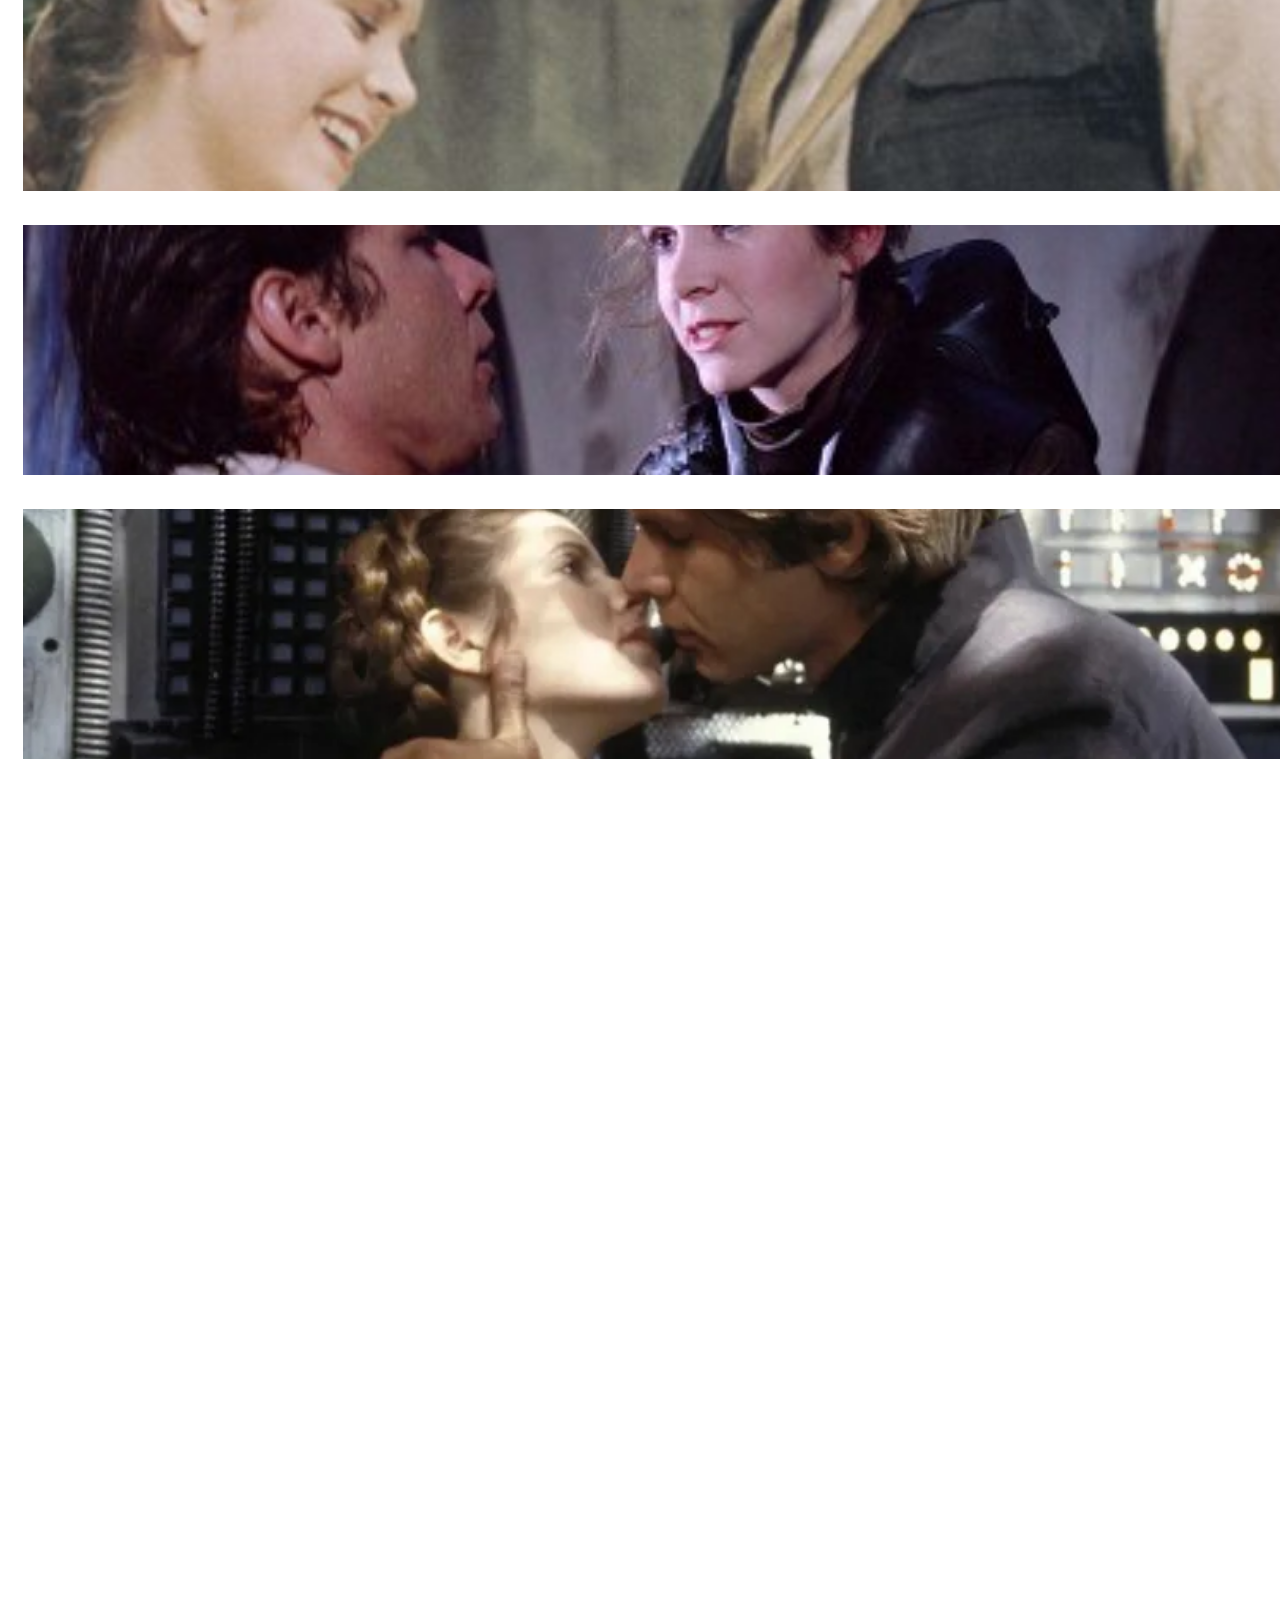
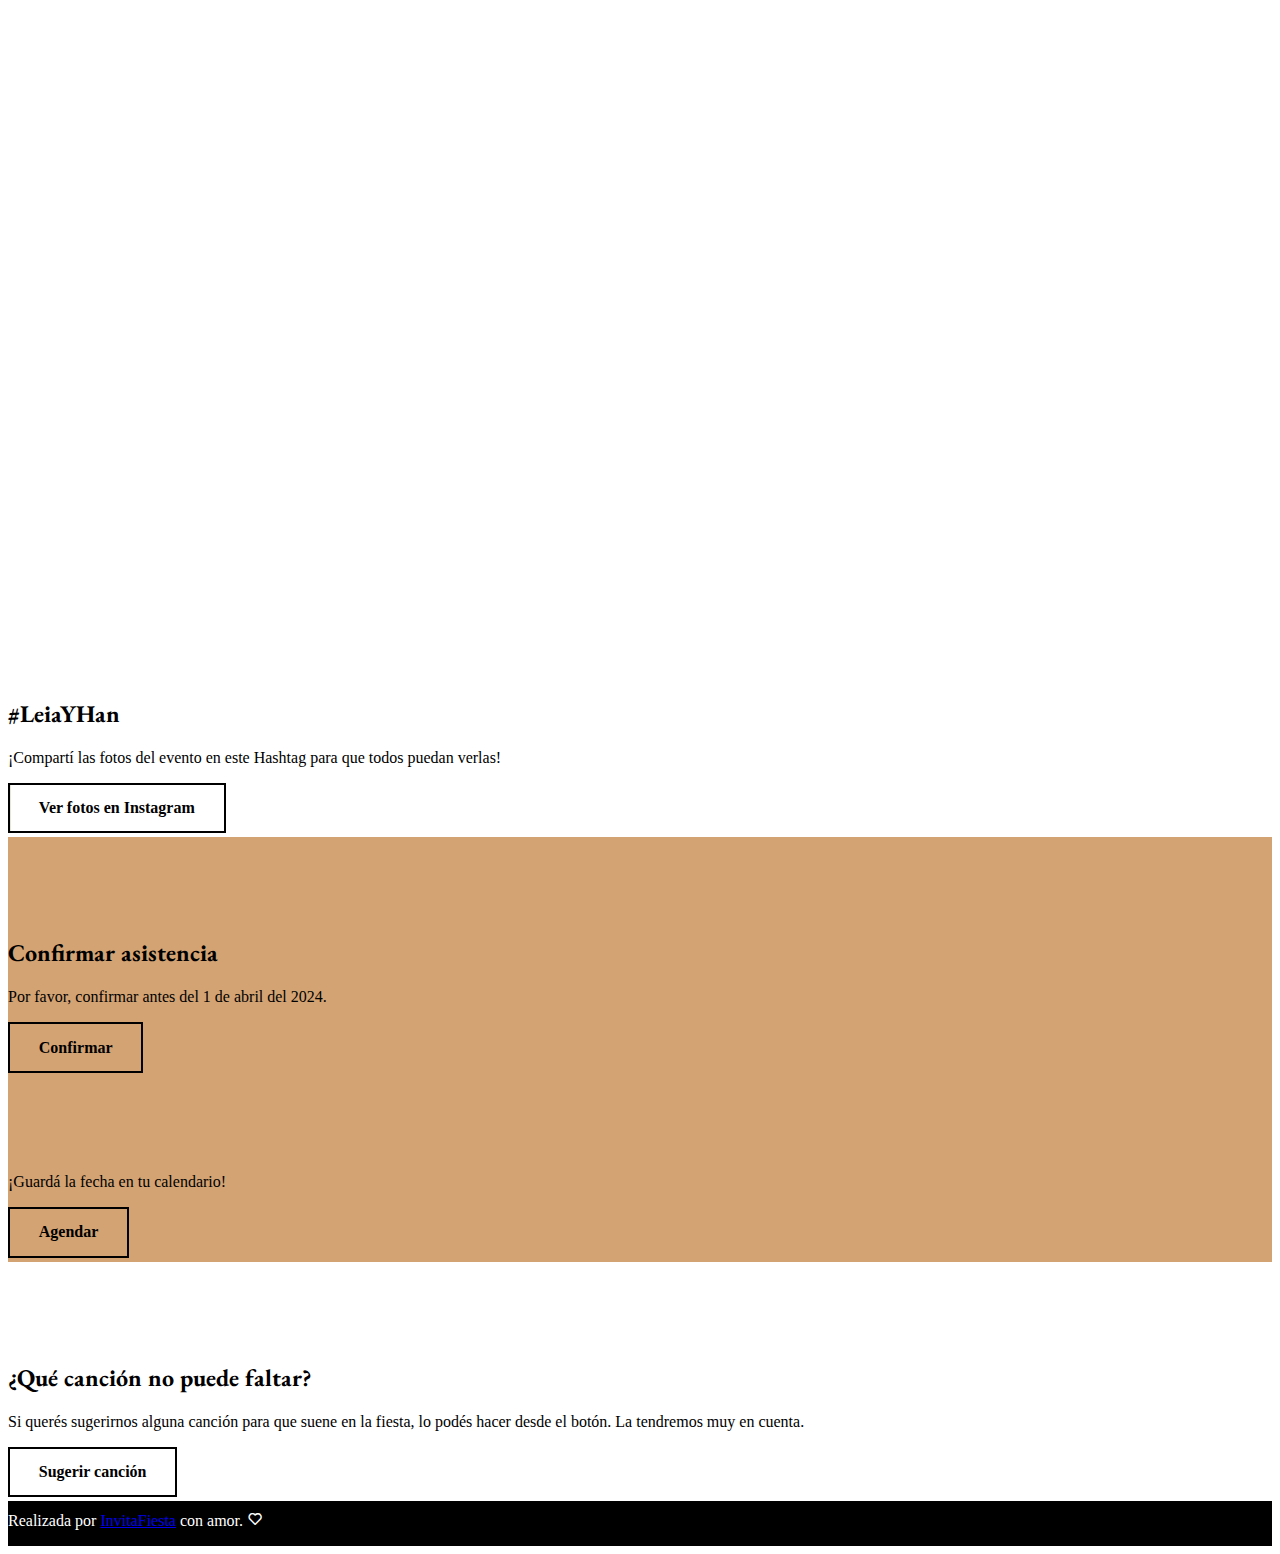
==== commit 3667a3c3: "Add files via upload" ====
--- a/pages/1/modelo1.html
+++ b/pages/1/modelo1.html
@@ -10,13 +10,14 @@
     <meta property="og:type" content="article" />
     <meta property="og:title" content="Leia & Han" />
     <meta property="og:description" content="¡Nos casamos! Estás invitado a nuestra boda" />
-    <meta property="og:image" content="./img/header.webp" />
+    <meta property=”og:image” content=”https://seoalive.com/wp-content/uploads/2020/04/open-graph.jpg” />
     <meta property="og:url" content="invitafiesta.com.ar" />
     <meta property="og:site_name" content="InvitaFiesta" />
 
     <title>Modelo 1</title>
     <link href="https://cdn.jsdelivr.net/npm/bootstrap@5.3.0-alpha3/dist/css/bootstrap.min.css" rel="stylesheet" integrity="sha384-KK94CHFLLe+nY2dmCWGMq91rCGa5gtU4mk92HdvYe+M/SXH301p5ILy+dN9+nJOZ" crossorigin="anonymous">
     <link href='https://unpkg.com/boxicons@2.1.4/css/boxicons.min.css' rel='stylesheet'>
+    <link href="https://unpkg.com/aos@2.3.1/dist/aos.css" rel="stylesheet">
     <link rel="stylesheet" href="css/modelo1.css">
   </head>
   <body>
@@ -27,8 +28,8 @@
       <div class="fondo d-flex justify-content-center align-items-center">
         <div class="text-center">
           <p class="fecha">04/05/2024</p>
-          <h1>Leia & Han</h1>
-          <h2 class="subtitle">¡Nos casamos!</h2>
+          <h1 class="tracking-in-expand">Leia & Han</h1>
+          <h2 class="subtitle tracking-in-expand">¡Nos casamos!</h2>
         </div>
       </div>
     </header>
@@ -36,7 +37,7 @@
 <!-- FRASE PERSONALIZADA -->
     <section class="container-frase">
       <div class="text-center p-5">
-        <p class="frase">"I Love You. I Know"</p>
+        <p class="frase" data-aos="flip-left">"I Love You. I Know"</p>
       </div>
     </section>
 
@@ -44,9 +45,9 @@
 <!-- CUENTA REGRESIVA -->
     <div class="container">
       <div class="titulo text-center mt-5">
-        <h2>Faltan</h2>
-      </div>
-      <div id="cuentaRegresiva" class="text-center d-sm-flex d-block justify-content-center align-items-center mb-5">
+        <h2 class="tracking-in-expand">Faltan</h2>
+      </div>
+      <div id="cuentaRegresiva" data-aos="zoom-out" class="text-center d-sm-flex d-block justify-content-center align-items-center mb-5">
       </div>
     </div>
 
@@ -55,24 +56,24 @@
     <div class="lugar p-5">
       <!-- Ceremonia -->
       <div class="text-center ceremonia">
-        <i class='bx bx-church icono'></i>
-        <h2>Ceremonia</h2>
+        <i class='bx bx-church icono' data-aos="zoom-in"></i>
+        <h2 class="tracking-in-expand">Ceremonia</h2>
         <p>4 de Mayo en Parroquia Tatooine - 18.30hs</p>
         <a class="btn" href="https://goo.gl/maps/Cn63gHQnofAjpQMY8?coh=178572&entry=tt" target="_blank">Ver ubicación</a>
       </div>
 
       <!-- Civil -->
       <div class="text-center civil pt-5">
-        <i class='bx bx-book-heart icono'></i>
-        <h2>Civil</h2>
+        <i class='bx bx-book-heart icono' data-aos="zoom-in"></i>
+        <h2 class="tracking-in-expand">Civil</h2>
         <p>4 de Mayo en Juzgado de Alderaan - 19.30hs</p>
         <a class="btn" href="https://goo.gl/maps/1GD1fP6x1agL5JMV7?coh=178572&entry=tt" target="_blank">Ver ubicación</a>
       </div>
 
       <!-- Fiesta -->
       <div class="text-center fiesta pt-5">
-        <i class='bx bx-party icono'></i>
-        <h2>Fiesta</h2>
+        <i class='bx bx-party icono' data-aos="zoom-in"></i>
+        <h2 class="tracking-in-expand">Fiesta</h2>
         <p>4 de Mayo en Naboo Eventos - 20hs</p>
         <a class="btn" href="https://goo.gl/maps/ehSy8MaaaqWuS1V59?coh=178572&entry=tt" target="_blank">Ver ubicación</a>
       </div>
@@ -82,8 +83,8 @@
 <!-- REGALO -->
 
     <div class="text-center party p-5">
-        <i class='bx bx-gift icono'></i>
-        <h2>Regalo</h2>
+        <i class='bx bx-gift icono' data-aos="zoom-in"></i>
+        <h2 class="tracking-in-expand">Regalo</h2>
         <p>Si querés hacernos un regalo, podés colaborar con nuestra luna de miel, o elegir de nuestra lista de regalos.</p>
         <button type="button"  data-bs-toggle="modal" data-bs-target="#exampleModal">
           Ver datos para regalo
@@ -116,8 +117,8 @@
 <!-- DRESS CODE -->
 
     <div class="text-center p-5 dresscode">
-      <i class='bx bxs-t-shirt icono'></i>
-      <h2>Dress Code</h2>
+      <i class='bx bxs-t-shirt icono' data-aos="zoom-in"></i>
+      <h2 class="tracking-in-expand">Dress Code</h2>
       <p>Vestimenta formal, elegante.</p>
     </div>
 
@@ -152,8 +153,8 @@
       </div>
 
       <div class="text-center instagram p-5">
-        <i class='bx bxl-instagram icono'></i>
-        <h2>#LeiaYHan</h2>
+        <i class='bx bxl-instagram icono' data-aos="zoom-in"></i>
+        <h2 class="tracking-in-expand">#LeiaYHan</h2>
         <p>¡Compartí las fotos del evento en este Hashtag para que todos puedan verlas!</p>
         <a class="btn" href="https://www.instagram.com/explore/tags/leiayhan/">Ver fotos en Instagram</a>
       </div>
@@ -162,14 +163,14 @@
 <!-- CONFIRMACIÓN DE ASISTENCIA -->
     <div class="asistencia p-5">
       <div class="text-center">
-        <i class='bx bx-check-square icono'></i>
-        <h2>Confirmar asistencia</h2>
+        <i class='bx bx-check-square icono' data-aos="zoom-in"></i>
+        <h2 class="tracking-in-expand">Confirmar asistencia</h2>
         <p>Por favor, confirmar antes del 1 de abril del 2024.</p>
         <a class="btn2" href="https://wa.me/5493816192788">Confirmar</a>
       </div>
   
       <div class="text-center pt-5">
-        <i class='bx bx-calendar icono'></i>
+        <i class='bx bx-calendar icono' data-aos="zoom-in"></i>
         <p>¡Guardá la fecha en tu calendario!</p>
         <a class="btn2" href="https://calendar.google.com/calendar/event?action=TEMPLATE&tmeid=Y2xqNjZjajY2NWhqaWI5bWNvcTM2YjlrNnBoajRiOW82ZGlqY2I5aDc1aDM2cDMzNnRpajJwOWc2ZyBpbnZpdGFmaWVzdGEub25saW5lQG0&tmsrc=invitafiesta.online%40gmail.com" target="_blank">Agendar</a>
       </div>
@@ -179,8 +180,8 @@
 <!-- SUGERIR CANCIÓN -->
 
     <div class="text-center p-5">
-      <i class='bx bx-music icono'></i>
-      <h2>¿Qué canción no puede faltar?</h2>
+      <i class='bx bx-music icono' data-aos="zoom-in"></i>
+      <h2 class="tracking-in-expand">¿Qué canción no puede faltar?</h2>
       <p>Si querés sugerirnos alguna canción para que suene en la fiesta, lo podés hacer desde el botón. La tendremos muy en cuenta.</p>
       <a class="btn" href="https://forms.gle/wsukHW5bgi6Ummkf9" target="_blank">Sugerir canción</a>
     </div>
@@ -195,5 +196,9 @@
     <script src="https://cdn.jsdelivr.net/npm/bootstrap@5.3.0-alpha3/dist/js/bootstrap.bundle.min.js" integrity="sha384-ENjdO4Dr2bkBIFxQpeoTz1HIcje39Wm4jDKdf19U8gI4ddQ3GYNS7NTKfAdVQSZe" crossorigin="anonymous"></script>
     <script src="js/simplyCountdown.min.js"></script>
     <script src="js/countdown.js"></script>
+    <script src="https://unpkg.com/aos@2.3.1/dist/aos.js"></script>
+    <script>
+      AOS.init();
+    </script>
   </body>
-</html>
+</html>--- a/pages/1/css/modelo1.css
+++ b/pages/1/css/modelo1.css
@@ -239,6 +239,7 @@
 
 .icono {
     font-size: 80px;
+    /*animation:scale-up-center 0.6s;*/
 }
 
 
@@ -256,4 +257,25 @@
 
 .footer {
     margin-bottom: 10px;
+}
+
+/* ANIMACIONES */
+
+.scale-up-center {
+    animation:scale-up-center 0.6s;
+}
+
+@keyframes scale-up-center {
+    0% {transform:scale(.5)
+    } 
+    100% {transform:scale(1)} 
+}
+
+.tracking-in-expand {
+    animation:tracking-in-expand 0.6s linear both
+}
+
+@keyframes tracking-in-expand {
+    0% {letter-spacing:-.2em;opacity:0}
+    40% {opacity:.6}100%{opacity:1}
 }